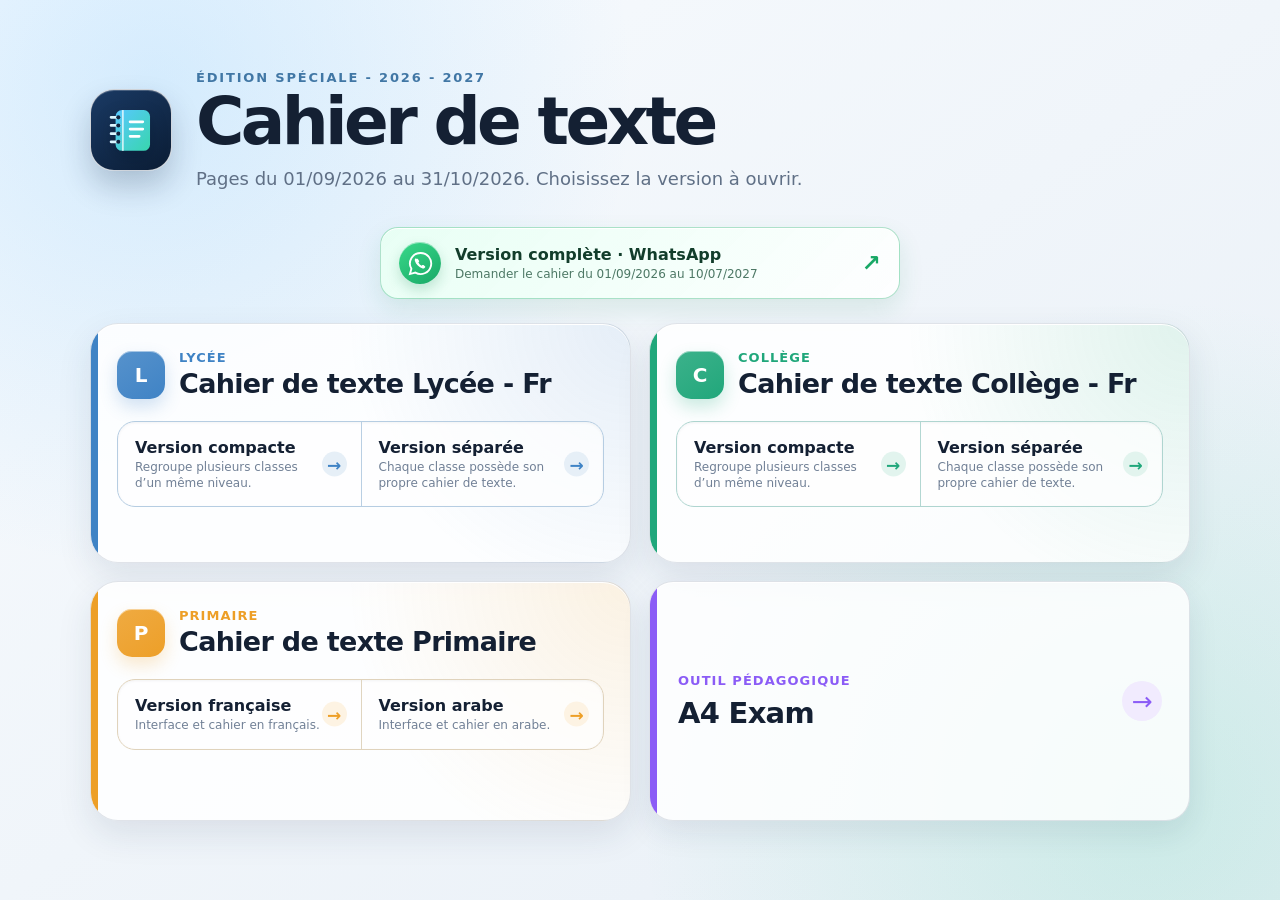
==== index.html @ 9714b3b3 "Mettre à jour le portail 2026-2027 et la carte primaire" ====
<!doctype html>
<html lang="fr">
  <head>
    <meta charset="UTF-8" />
    <meta name="viewport" content="width=device-width, initial-scale=1.0" />
    <meta name="theme-color" content="#10233f" />
    <meta name="application-name" content="Cahier de texte — Septembre-Octobre 2026" />
    <meta name="apple-mobile-web-app-title" content="Cahier de texte" />
    <title>Cahier de texte — Septembre-Octobre 2026</title>
    <link rel="stylesheet" href="styles.css" />
  </head>
  <body>
    <main class="page-shell">
      <header class="hero">
        <span class="hero-icon" aria-hidden="true">
          <svg viewBox="0 0 64 64" role="img">
            <defs>
              <linearGradient id="notebook-cover" x1="0" y1="0" x2="1" y2="1">
                <stop offset="0" stop-color="#58c8ff" />
                <stop offset="1" stop-color="#38d6ad" />
              </linearGradient>
            </defs>
            <rect x="15" y="10" width="38" height="45" rx="7" fill="url(#notebook-cover)" />
            <path d="M23 10v45" fill="none" stroke="#fff" stroke-opacity=".72" stroke-width="2" />
            <path d="M31 23h14M31 31h14M31 39h10" fill="none" stroke="#fff" stroke-linecap="round" stroke-width="3" />
            <path d="M10 18h9M10 27h9M10 36h9M10 45h9" fill="none" stroke="#d9f6ff" stroke-linecap="round" stroke-width="3" />
            <circle cx="18" cy="18" r="2.3" fill="#10233f" />
            <circle cx="18" cy="27" r="2.3" fill="#10233f" />
            <circle cx="18" cy="36" r="2.3" fill="#10233f" />
            <circle cx="18" cy="45" r="2.3" fill="#10233f" />
          </svg>
        </span>
        <div>
          <p class="eyebrow">Édition spéciale - 2026 - 2027</p>
          <h1>Cahier de texte</h1>
          <p class="intro">Pages du 01/09/2026 au 31/10/2026. Choisissez la version à ouvrir.</p>
        </div>
      </header>

      <a
        class="whatsapp-contact"
        href="https://wa.me/212708606008?text=Bonjour%2C%20j%E2%80%99ai%20visit%C3%A9%20votre%20site%20www.a4exam.com.%20Je%20souhaite%20acheter%20un%20cahier%20de%20texte%20complet%20du%2001%2F09%2F2026%20au%2010%2F07%2F2027.%20Est-il%20disponible%20%3F%20Merci."
        target="_blank"
        rel="noopener noreferrer"
        aria-label="Demander la version complète par WhatsApp"
      >
        <span class="whatsapp-logo" aria-hidden="true">
          <svg viewBox="0 0 32 32" role="img">
            <path d="M16 3.5A12.5 12.5 0 0 0 5.2 22.3L3.5 28.5l6.4-1.7A12.5 12.5 0 1 0 16 3.5Z" fill="none" stroke="currentColor" stroke-width="2.2" />
            <path d="M11.5 10.7c.4-.4 1-.4 1.4.1l1.3 1.8c.3.4.3.9 0 1.3l-.7.8c.9 1.7 2.2 3 3.9 3.9l.8-.7c.4-.3.9-.3 1.3 0l1.8 1.3c.5.4.5 1 .1 1.4l-.7.7c-.6.6-1.4.8-2.2.5-4.5-1.5-7.7-4.7-9.2-9.2-.3-.8-.1-1.6.5-2.2l.7-.7Z" fill="currentColor" />
          </svg>
        </span>
        <span>
          <strong>Version complète · WhatsApp</strong>
          <small>Demander le cahier du 01/09/2026 au 10/07/2027</small>
        </span>
        <span class="whatsapp-arrow" aria-hidden="true">↗</span>
      </a>

      <section class="projects" aria-label="Projets d’emplois du temps">
        <article class="project-group lycée">
          <div class="group-heading">
            <span class="group-icon" aria-hidden="true">L</span>
            <div>
              <span class="cycle">Lycée</span>
              <strong>Cahier de texte Lycée - Fr</strong>
            </div>
          </div>
          <div class="group-choices">
            <a href="https://lyc-fr-sept-oct.a4exam.com/">
              <span>Version compacte</span>
              <small>Regroupe plusieurs classes d’un même niveau.</small>
              <span class="choice-arrow" aria-hidden="true">→</span>
            </a>
            <a href="https://lyc-long-fr-sept-oct.a4exam.com/">
              <span>Version séparée</span>
              <small>Chaque classe possède son propre cahier de texte.</small>
              <span class="choice-arrow" aria-hidden="true">→</span>
            </a>
          </div>
        </article>

        <article class="project-group collège">
          <div class="group-heading">
            <span class="group-icon" aria-hidden="true">C</span>
            <div>
              <span class="cycle">Collège</span>
              <strong>Cahier de texte Collège - Fr</strong>
            </div>
          </div>
          <div class="group-choices">
            <a href="https://col-fr-sept-oct.a4exam.com/">
              <span>Version compacte</span>
              <small>Regroupe plusieurs classes d’un même niveau.</small>
              <span class="choice-arrow" aria-hidden="true">→</span>
            </a>
            <a href="https://col-long-fr-sept-oct.a4exam.com/">
              <span>Version séparée</span>
              <small>Chaque classe possède son propre cahier de texte.</small>
              <span class="choice-arrow" aria-hidden="true">→</span>
            </a>
          </div>
        </article>
        <article class="project-group primaire">
          <div class="group-heading">
            <span class="group-icon" aria-hidden="true">P</span>
            <div>
              <span class="cycle">Primaire</span>
              <strong>Cahier de texte Primaire</strong>
            </div>
          </div>
          <div class="group-choices">
            <a href="https://prim-fr-sept-oct.a4exam.com/">
              <span>Version française</span>
              <small>Interface et cahier en français.</small>
              <span class="choice-arrow" aria-hidden="true">→</span>
            </a>
            <a href="https://prim-ar-sept-oct.a4exam.com/">
              <span>Version arabe</span>
              <small>Interface et cahier en arabe.</small>
              <span class="choice-arrow" aria-hidden="true">→</span>
            </a>
          </div>
        </article>
        <a class="project exam" href="https://exam.a4exam.com/">
          <span class="cycle">Outil pédagogique</span>
          <strong>A4 Exam</strong>
          <span class="arrow" aria-hidden="true">→</span>
        </a>
      </section>

    </main>
  </body>
</html>
---- styles.css ----
:root {
  font-family: Inter, ui-sans-serif, system-ui, -apple-system, BlinkMacSystemFont, "Segoe UI", sans-serif;
  color: #142033;
  background: #edf3f8;
  font-synthesis: none;
}

* { box-sizing: border-box; }

body {
  min-height: 100vh;
  margin: 0;
  background:
    radial-gradient(circle at 12% 10%, rgba(91, 184, 255, .22), transparent 30rem),
    radial-gradient(circle at 90% 90%, rgba(75, 211, 164, .19), transparent 32rem),
    linear-gradient(145deg, #f8fbfe, #e8eff6);
}

.page-shell {
  width: min(1100px, calc(100% - 36px));
  margin: 0 auto;
  padding: 70px 0;
}

.hero {
  display: flex;
  align-items: center;
  gap: 24px;
  margin-bottom: 38px;
}

.hero-icon {
  display: grid;
  width: 82px;
  height: 82px;
  flex: 0 0 auto;
  place-items: center;
  border: 1px solid rgba(255,255,255,.8);
  border-radius: 24px;
  background: linear-gradient(145deg, #1a3a64, #0b1d35);
  box-shadow: 0 16px 30px rgba(14, 38, 69, .22), inset 0 1px 0 rgba(255,255,255,.22);
  color: white;
  font-size: 42px;
}

.hero-icon svg {
  width: 58px;
  height: 58px;
  filter: drop-shadow(0 7px 8px rgba(0, 17, 39, .28));
}

.eyebrow {
  margin: 0 0 4px;
  color: #4177a5;
  font-size: 13px;
  font-weight: 800;
  letter-spacing: .14em;
  text-transform: uppercase;
}

h1 {
  margin: 0;
  font-size: clamp(38px, 6vw, 66px);
  letter-spacing: -.055em;
  line-height: 1;
}

.intro {
  margin: 13px 0 0;
  color: #607086;
  font-size: 18px;
}

.projects {
  display: grid;
  grid-template-columns: repeat(2, minmax(0, 1fr));
  gap: 18px;
}

.whatsapp-contact {
  --whatsapp-green: #19a866;
  display: flex;
  align-items: center;
  gap: 14px;
  width: min(520px, 100%);
  margin: 0 auto 24px;
  padding: 14px 18px;
  border: 1px solid rgba(25, 168, 102, .34);
  border-radius: 18px;
  background: linear-gradient(135deg, rgba(232, 255, 244, .95), rgba(255, 255, 255, .9));
  box-shadow: 0 10px 24px rgba(25, 132, 82, .12), inset 0 1px 0 #fff;
  color: #123d2b;
  text-decoration: none;
  transition: transform .2s ease, box-shadow .2s ease, border-color .2s ease;
}

.whatsapp-contact:hover,
.whatsapp-contact:focus-visible {
  transform: translateY(-3px);
  border-color: rgba(25, 168, 102, .65);
  box-shadow: 0 16px 30px rgba(25, 132, 82, .2), inset 0 1px 0 #fff;
  outline: none;
}

.whatsapp-logo {
  display: grid;
  width: 42px;
  height: 42px;
  flex: 0 0 auto;
  place-items: center;
  border-radius: 50%;
  background: linear-gradient(145deg, #39d98a, var(--whatsapp-green));
  box-shadow: 0 6px 13px rgba(25, 132, 82, .22), inset 0 1px 0 rgba(255,255,255,.5);
  color: #fff;
}

.whatsapp-logo svg { width: 27px; height: 27px; }
.whatsapp-contact > span:nth-child(2) { min-width: 0; }
.whatsapp-contact strong,
.whatsapp-contact small { display: block; }
.whatsapp-contact strong { font-size: 16px; font-weight: 850; }
.whatsapp-contact small {
  margin-top: 3px;
  color: #4d7865;
  font-size: 12px;
  white-space: nowrap;
}
.whatsapp-arrow {
  margin-left: auto;
  color: var(--whatsapp-green);
  font-size: 23px;
  font-weight: 900;
}

.project {
  --accent: #3f83c5;
  position: relative;
  display: flex;
  min-height: 132px;
  flex-direction: column;
  justify-content: center;
  overflow: hidden;
  padding: 25px 76px 25px 28px;
  border: 1px solid rgba(70, 91, 117, .16);
  border-radius: 24px;
  background: rgba(255, 255, 255, .82);
  box-shadow: 0 12px 30px rgba(27, 49, 75, .09), inset 0 1px 0 white;
  color: inherit;
  text-decoration: none;
  transition: transform .2s ease, box-shadow .2s ease, border-color .2s ease;
}

.project-group {
  --accent: #3f83c5;
  position: relative;
  min-height: 240px;
  overflow: hidden;
  padding: 26px;
  border: 1px solid rgba(70, 91, 117, .16);
  border-radius: 28px;
  background:
    radial-gradient(circle at 100% 0, color-mix(in srgb, var(--accent) 13%, transparent), transparent 48%),
    rgba(255, 255, 255, .86);
  box-shadow: 0 14px 34px rgba(27, 49, 75, .1), inset 0 1px 0 white;
}

.project-group::before {
  position: absolute;
  inset: 0 auto 0 0;
  width: 7px;
  background: var(--accent);
  content: "";
}

.project-group.collège { --accent: #20a77b; }
.project-group.primaire { --accent: #ed9f27; }

.project-group.primaire .group-choices a[dir="rtl"] {
  padding-right: 17px;
  padding-left: 39px;
  text-align: right;
}

.project-group.primaire .group-choices a[dir="rtl"] .choice-arrow {
  right: auto;
  left: 14px;
}

.group-heading {
  display: flex;
  align-items: center;
  gap: 14px;
  margin-bottom: 22px;
}

.group-icon {
  display: grid;
  width: 48px;
  height: 48px;
  flex: 0 0 auto;
  place-items: center;
  border-radius: 15px;
  background: linear-gradient(145deg, color-mix(in srgb, var(--accent) 88%, white), var(--accent));
  box-shadow: 0 8px 17px color-mix(in srgb, var(--accent) 23%, transparent), inset 0 1px 0 rgba(255,255,255,.48);
  color: white;
  font-size: 20px;
  font-weight: 900;
}

.group-heading .cycle { display: block; margin-bottom: 3px; }

.group-heading strong {
  display: block;
  font-size: clamp(20px, 2.5vw, 27px);
  letter-spacing: -.025em;
}

.group-choices {
  display: grid;
  grid-template-columns: repeat(2, minmax(0, 1fr));
  overflow: hidden;
  border: 1px solid color-mix(in srgb, var(--accent) 24%, #dce4eb);
  border-radius: 18px;
  background: rgba(255,255,255,.72);
  box-shadow: inset 0 1px 3px rgba(20, 42, 67, .05);
}

.group-choices a {
  position: relative;
  min-width: 0;
  padding: 16px 39px 15px 17px;
  color: #142033;
  text-decoration: none;
  transition: background .2s ease, transform .2s ease;
}

.group-choices a + a { border-left: 1px solid color-mix(in srgb, var(--accent) 22%, #dce4eb); }

.group-choices a:hover,
.group-choices a:focus-visible {
  z-index: 1;
  background: color-mix(in srgb, var(--accent) 10%, white);
  outline: 2px solid color-mix(in srgb, var(--accent) 48%, white);
  outline-offset: -2px;
}

.group-choices a > span:first-child {
  display: block;
  font-size: 16px;
  font-weight: 850;
}

.group-choices small {
  display: block;
  overflow: hidden;
  margin-top: 3px;
  color: #718096;
  font-size: 12px;
  text-overflow: ellipsis;
  white-space: nowrap;
}

.project-group.lycée .group-choices small,
.project-group.collège .group-choices small,
.project-group.primaire .group-choices small {
  overflow: visible;
  line-height: 1.3;
  text-overflow: clip;
  white-space: normal;
}

.project-group.primaire .group-choices a[dir="rtl"] {
  padding-right: 17px;
  padding-left: 39px;
  text-align: left;
}

.project-group.primaire .group-choices a[dir="rtl"] .choice-arrow {
  right: 14px;
  left: auto;
}

.choice-arrow {
  position: absolute;
  top: 50%;
  right: 14px;
  display: grid;
  width: 25px;
  height: 25px;
  place-items: center;
  transform: translateY(-50%);
  border-radius: 50%;
  background: color-mix(in srgb, var(--accent) 13%, white);
  color: var(--accent);
  font-size: 17px;
  font-weight: 800;
  transition: transform .2s ease;
}

.group-choices a:hover .choice-arrow { transform: translate(3px, -50%); }

.project::before {
  position: absolute;
  inset: 0 auto 0 0;
  width: 7px;
  background: var(--accent);
  content: "";
}

.project:hover,
.project:focus-visible {
  transform: translateY(-5px);
  border-color: color-mix(in srgb, var(--accent) 55%, white);
  box-shadow: 0 20px 38px rgba(27, 49, 75, .16), inset 0 1px 0 white;
  outline: none;
}

.project.collège { --accent: #20a77b; }
.project.primaire { --accent: #ed9f27; }
.project.exam { --accent: #8b5cf6; }

.cycle {
  margin-bottom: 8px;
  color: var(--accent);
  font-size: 13px;
  font-weight: 850;
  letter-spacing: .08em;
  text-transform: uppercase;
}

.project strong {
  font-size: clamp(21px, 3vw, 29px);
  letter-spacing: -.025em;
}

.arrow {
  position: absolute;
  top: 50%;
  right: 27px;
  display: grid;
  width: 40px;
  height: 40px;
  place-items: center;
  transform: translateY(-50%);
  border-radius: 50%;
  background: color-mix(in srgb, var(--accent) 12%, white);
  color: var(--accent);
  font-size: 25px;
  transition: transform .2s ease;
}

.project:hover .arrow { transform: translate(4px, -50%); }

@media (max-width: 700px) {
  .page-shell {
    width: min(100% - 20px, 520px);
    padding: 24px 0 30px;
  }

  .hero {
    align-items: center;
    gap: 13px;
    margin-bottom: 20px;
  }

  .hero-icon {
    width: 54px;
    height: 54px;
    border-radius: 16px;
    font-size: 28px;
  }

  .hero-icon svg { width: 39px; height: 39px; }

  .eyebrow {
    margin-bottom: 2px;
    font-size: 10px;
    letter-spacing: .1em;
  }

  h1 {
    font-size: clamp(30px, 10vw, 42px);
    letter-spacing: -.045em;
  }

  .intro {
    margin-top: 7px;
    font-size: 13px;
    line-height: 1.35;
  }

  .projects {
    grid-template-columns: 1fr;
    gap: 12px;
  }

  .project-group {
    min-height: 0;
    padding: 15px;
    border-radius: 20px;
  }

  .project-group::before,
  .project::before { width: 5px; }

  .group-heading {
    gap: 10px;
    margin-bottom: 12px;
  }

  .group-icon {
    width: 38px;
    height: 38px;
    border-radius: 12px;
    font-size: 16px;
  }

  .group-heading .cycle {
    margin-bottom: 1px;
    font-size: 10px;
  }

  .group-heading strong {
    font-size: clamp(17px, 5vw, 21px);
    line-height: 1.12;
  }

  .group-choices {
    grid-template-columns: repeat(2, minmax(0, 1fr));
    border-radius: 14px;
  }

  .group-choices a {
    min-height: 58px;
    padding: 11px 28px 10px 12px;
  }

  .group-choices a + a {
    border-top: 0;
    border-left: 1px solid color-mix(in srgb, var(--accent) 22%, #dce4eb);
  }

  .project-group.primaire .group-choices a[dir="rtl"] {
    padding-right: 28px;
    padding-left: 12px;
    text-align: left;
  }

  .project-group.primaire .group-choices a[dir="rtl"] .choice-arrow {
    right: 7px;
    left: auto;
  }

  .project-group.primaire .group-choices a {
    min-height: 70px;
  }

  .group-choices a > span:first-child {
    font-size: clamp(12px, 3.7vw, 15px);
    line-height: 1.15;
  }

  .group-choices small {
    margin-top: 2px;
    font-size: clamp(9px, 2.8vw, 11px);
  }

  .choice-arrow {
    right: 7px;
    width: 21px;
    height: 21px;
    font-size: 14px;
  }

  .project {
    min-height: 82px;
    padding: 16px 57px 16px 19px;
    border-radius: 18px;
  }

  .project .cycle {
    margin-bottom: 4px;
    font-size: 10px;
  }

  .project strong {
    font-size: clamp(17px, 5vw, 21px);
    line-height: 1.15;
  }

  .project .arrow {
    right: 17px;
    width: 32px;
    height: 32px;
    font-size: 20px;
  }

  .whatsapp-contact {
    gap: 10px;
    margin: 0 auto 18px;
    padding: 11px 13px;
    border-radius: 15px;
  }

  .whatsapp-logo { width: 36px; height: 36px; }
  .whatsapp-logo svg { width: 23px; height: 23px; }
  .whatsapp-contact strong { font-size: 14px; }
  .whatsapp-contact small { font-size: 10px; }
  .whatsapp-arrow { font-size: 20px; }
}

@media (max-width: 360px) {
  .page-shell { width: calc(100% - 14px); }
  .hero { gap: 10px; }
  .hero-icon { width: 48px; height: 48px; }
  .hero-icon svg { width: 35px; height: 35px; }
  .intro { font-size: 12px; }
  .project-group { padding: 12px; }
  .group-choices a { padding-left: 9px; }
}
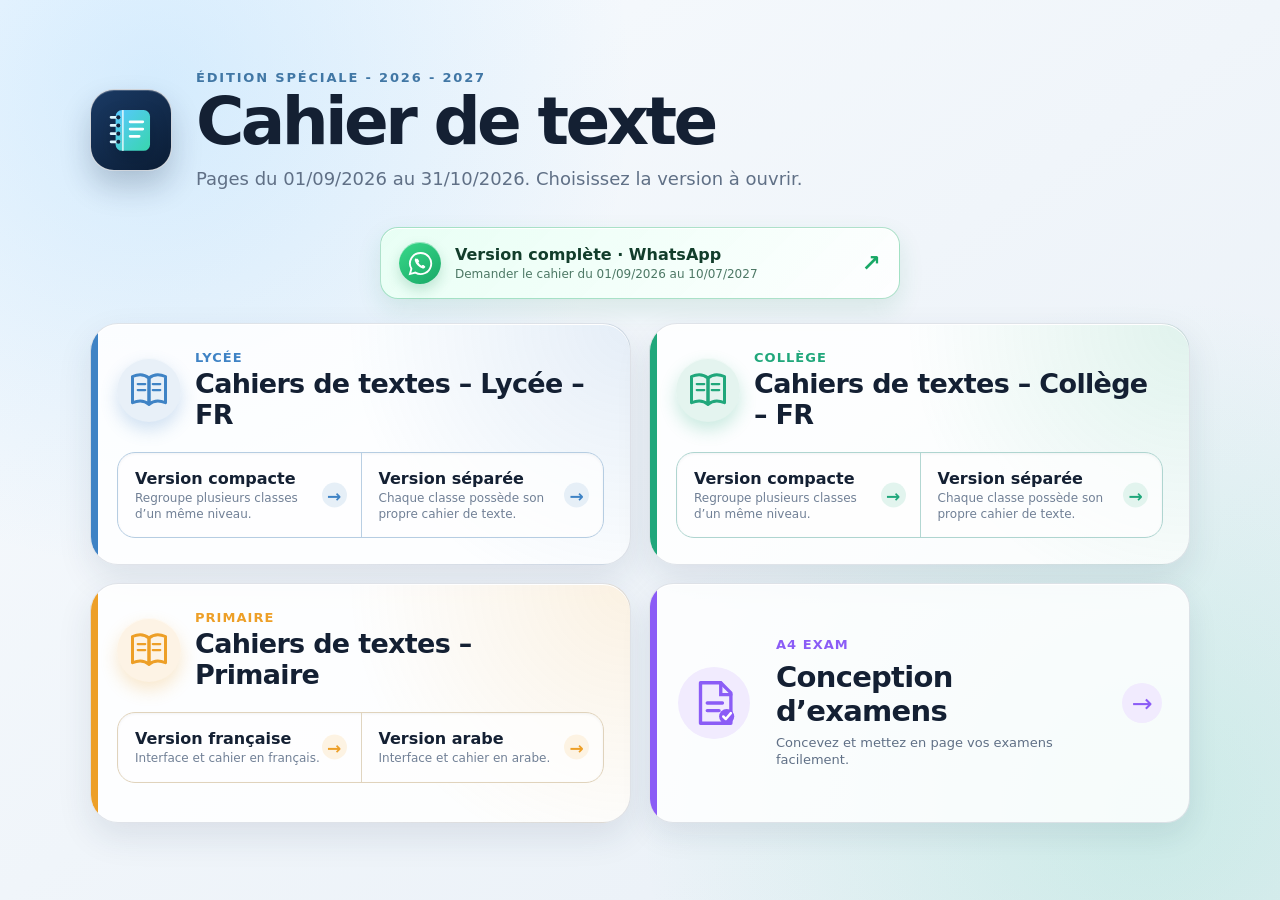
==== commit 8615576e: "Moderniser les cartes du portail principal" ====
--- a/index.html
+++ b/index.html
@@ -60,10 +60,16 @@
       <section class="projects" aria-label="Projets d’emplois du temps">
         <article class="project-group lycée">
           <div class="group-heading">
-            <span class="group-icon" aria-hidden="true">L</span>
+            <span class="group-icon group-icon-logo" aria-hidden="true">
+              <svg viewBox="0 0 64 64" role="img">
+                <path d="M10 14c9-4 16-3 22 2v35c-6-5-13-6-22-2z" fill="none" stroke="currentColor" stroke-width="4" stroke-linejoin="round" />
+                <path d="M54 14c-9-4-16-3-22 2v35c6-5 13-6 22-2z" fill="none" stroke="currentColor" stroke-width="4" stroke-linejoin="round" />
+                <path d="M17 24h10M17 32h10M37 24h10M37 32h10" fill="none" stroke="currentColor" stroke-width="3" stroke-linecap="round" />
+              </svg>
+            </span>
             <div>
               <span class="cycle">Lycée</span>
-              <strong>Cahier de texte Lycée - Fr</strong>
+              <strong>Cahiers de textes – Lycée – FR</strong>
             </div>
           </div>
           <div class="group-choices">
@@ -82,10 +88,16 @@
 
         <article class="project-group collège">
           <div class="group-heading">
-            <span class="group-icon" aria-hidden="true">C</span>
+            <span class="group-icon group-icon-logo" aria-hidden="true">
+              <svg viewBox="0 0 64 64" role="img">
+                <path d="M10 14c9-4 16-3 22 2v35c-6-5-13-6-22-2z" fill="none" stroke="currentColor" stroke-width="4" stroke-linejoin="round" />
+                <path d="M54 14c-9-4-16-3-22 2v35c6-5 13-6 22-2z" fill="none" stroke="currentColor" stroke-width="4" stroke-linejoin="round" />
+                <path d="M17 24h10M17 32h10M37 24h10M37 32h10" fill="none" stroke="currentColor" stroke-width="3" stroke-linecap="round" />
+              </svg>
+            </span>
             <div>
               <span class="cycle">Collège</span>
-              <strong>Cahier de texte Collège - Fr</strong>
+              <strong>Cahiers de textes – Collège – FR</strong>
             </div>
           </div>
           <div class="group-choices">
@@ -103,10 +115,16 @@
         </article>
         <article class="project-group primaire">
           <div class="group-heading">
-            <span class="group-icon" aria-hidden="true">P</span>
+            <span class="group-icon group-icon-logo" aria-hidden="true">
+              <svg viewBox="0 0 64 64" role="img">
+                <path d="M10 14c9-4 16-3 22 2v35c-6-5-13-6-22-2z" fill="none" stroke="currentColor" stroke-width="4" stroke-linejoin="round" />
+                <path d="M54 14c-9-4-16-3-22 2v35c6-5 13-6 22-2z" fill="none" stroke="currentColor" stroke-width="4" stroke-linejoin="round" />
+                <path d="M17 24h10M17 32h10M37 24h10M37 32h10" fill="none" stroke="currentColor" stroke-width="3" stroke-linecap="round" />
+              </svg>
+            </span>
             <div>
               <span class="cycle">Primaire</span>
-              <strong>Cahier de texte Primaire</strong>
+              <strong>Cahiers de textes – Primaire</strong>
             </div>
           </div>
           <div class="group-choices">
@@ -123,8 +141,17 @@
           </div>
         </article>
         <a class="project exam" href="https://exam.a4exam.com/">
-          <span class="cycle">Outil pédagogique</span>
-          <strong>A4 Exam</strong>
+          <span class="project-icon project-icon-logo" aria-hidden="true">
+            <svg viewBox="0 0 64 64" role="img">
+              <path d="M16 8h24l12 12v36H16z" fill="none" stroke="currentColor" stroke-width="4" stroke-linejoin="round" />
+              <path d="M40 8v14h12M24 32h18M24 41h14" fill="none" stroke="currentColor" stroke-width="4" stroke-linecap="round" />
+              <circle cx="47" cy="48" r="9" fill="currentColor" />
+              <path d="m43 48 3 3 6-7" fill="none" stroke="#fff" stroke-width="3" stroke-linecap="round" stroke-linejoin="round" />
+            </svg>
+          </span>
+          <span class="cycle">A4 Exam</span>
+          <strong>Conception d’examens</strong>
+          <small>Concevez et mettez en page vos examens facilement.</small>
           <span class="arrow" aria-hidden="true">→</span>
         </a>
       </section>
--- a/styles.css
+++ b/styles.css
@@ -207,6 +207,19 @@
   font-weight: 900;
 }
 
+.group-icon-logo {
+  width: 64px;
+  height: 64px;
+  border-radius: 50%;
+  background: color-mix(in srgb, var(--accent) 12%, white);
+  color: var(--accent);
+}
+
+.group-icon-logo svg {
+  width: 48px;
+  height: 48px;
+}
+
 .group-heading .cycle { display: block; margin-bottom: 3px; }
 
 .group-heading strong {
@@ -319,6 +332,37 @@
 .project.primaire { --accent: #ed9f27; }
 .project.exam { --accent: #8b5cf6; }
 
+.project-icon-logo {
+  position: absolute;
+  top: 50%;
+  left: 28px;
+  display: grid;
+  width: 72px;
+  height: 72px;
+  place-items: center;
+  transform: translateY(-50%);
+  border-radius: 50%;
+  background: color-mix(in srgb, var(--accent) 12%, white);
+  color: var(--accent);
+}
+
+.project-icon-logo svg {
+  width: 54px;
+  height: 54px;
+}
+
+.project.exam {
+  padding-left: 126px;
+}
+
+.project.exam small {
+  display: block;
+  margin-top: 7px;
+  color: #607086;
+  font-size: 13px;
+  line-height: 1.3;
+}
+
 .cycle {
   margin-bottom: 8px;
   color: var(--accent);
@@ -415,6 +459,17 @@
     font-size: 16px;
   }
 
+  .group-icon-logo {
+    width: 46px;
+    height: 46px;
+    border-radius: 50%;
+  }
+
+  .group-icon-logo svg {
+    width: 35px;
+    height: 35px;
+  }
+
   .group-heading .cycle {
     margin-bottom: 1px;
     font-size: 10px;
@@ -476,6 +531,26 @@
     min-height: 82px;
     padding: 16px 57px 16px 19px;
     border-radius: 18px;
+  }
+
+  .project.exam {
+    padding-left: 78px;
+  }
+
+  .project-icon-logo {
+    left: 18px;
+    width: 48px;
+    height: 48px;
+  }
+
+  .project-icon-logo svg {
+    width: 37px;
+    height: 37px;
+  }
+
+  .project.exam small {
+    margin-top: 4px;
+    font-size: 10px;
   }
 
   .project .cycle {
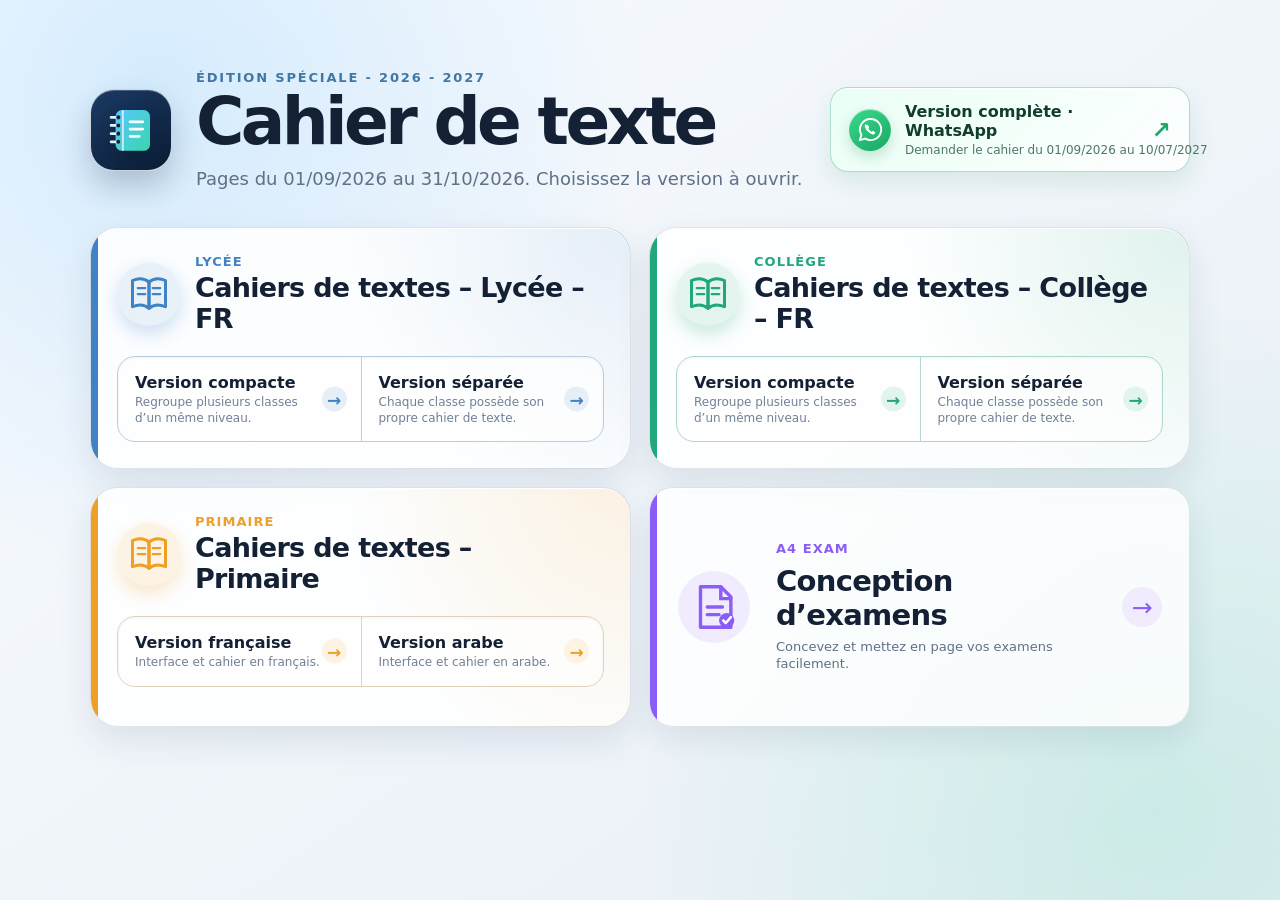
==== commit 51433ecc: "Place WhatsApp contact beside desktop title" ====
--- a/index.html
+++ b/index.html
@@ -35,27 +35,26 @@
           <h1>Cahier de texte</h1>
           <p class="intro">Pages du 01/09/2026 au 31/10/2026. Choisissez la version à ouvrir.</p>
         </div>
+        <a
+          class="whatsapp-contact"
+          href="https://wa.me/212708606008?text=Bonjour%2C%20j%E2%80%99ai%20visit%C3%A9%20votre%20site%20www.a4exam.com.%20Je%20souhaite%20acheter%20un%20cahier%20de%20texte%20complet%20du%2001%2F09%2F2026%20au%2010%2F07%2F2027.%20Est-il%20disponible%20%3F%20Merci."
+          target="_blank"
+          rel="noopener noreferrer"
+          aria-label="Demander la version complète par WhatsApp"
+        >
+          <span class="whatsapp-logo" aria-hidden="true">
+            <svg viewBox="0 0 32 32" role="img">
+              <path d="M16 3.5A12.5 12.5 0 0 0 5.2 22.3L3.5 28.5l6.4-1.7A12.5 12.5 0 1 0 16 3.5Z" fill="none" stroke="currentColor" stroke-width="2.2" />
+              <path d="M11.5 10.7c.4-.4 1-.4 1.4.1l1.3 1.8c.3.4.3.9 0 1.3l-.7.8c.9 1.7 2.2 3 3.9 3.9l.8-.7c.4-.3.9-.3 1.3 0l1.8 1.3c.5.4.5 1 .1 1.4l-.7.7c-.6.6-1.4.8-2.2.5-4.5-1.5-7.7-4.7-9.2-9.2-.3-.8-.1-1.6.5-2.2l.7-.7Z" fill="currentColor" />
+            </svg>
+          </span>
+          <span>
+            <strong>Version complète · WhatsApp</strong>
+            <small>Demander le cahier du 01/09/2026 au 10/07/2027</small>
+          </span>
+          <span class="whatsapp-arrow" aria-hidden="true">↗</span>
+        </a>
       </header>
-
-      <a
-        class="whatsapp-contact"
-        href="https://wa.me/212708606008?text=Bonjour%2C%20j%E2%80%99ai%20visit%C3%A9%20votre%20site%20www.a4exam.com.%20Je%20souhaite%20acheter%20un%20cahier%20de%20texte%20complet%20du%2001%2F09%2F2026%20au%2010%2F07%2F2027.%20Est-il%20disponible%20%3F%20Merci."
-        target="_blank"
-        rel="noopener noreferrer"
-        aria-label="Demander la version complète par WhatsApp"
-      >
-        <span class="whatsapp-logo" aria-hidden="true">
-          <svg viewBox="0 0 32 32" role="img">
-            <path d="M16 3.5A12.5 12.5 0 0 0 5.2 22.3L3.5 28.5l6.4-1.7A12.5 12.5 0 1 0 16 3.5Z" fill="none" stroke="currentColor" stroke-width="2.2" />
-            <path d="M11.5 10.7c.4-.4 1-.4 1.4.1l1.3 1.8c.3.4.3.9 0 1.3l-.7.8c.9 1.7 2.2 3 3.9 3.9l.8-.7c.4-.3.9-.3 1.3 0l1.8 1.3c.5.4.5 1 .1 1.4l-.7.7c-.6.6-1.4.8-2.2.5-4.5-1.5-7.7-4.7-9.2-9.2-.3-.8-.1-1.6.5-2.2l.7-.7Z" fill="currentColor" />
-          </svg>
-        </span>
-        <span>
-          <strong>Version complète · WhatsApp</strong>
-          <small>Demander le cahier du 01/09/2026 au 10/07/2027</small>
-        </span>
-        <span class="whatsapp-arrow" aria-hidden="true">↗</span>
-      </a>
 
       <section class="projects" aria-label="Projets d’emplois du temps">
         <article class="project-group lycée">
--- a/styles.css
+++ b/styles.css
@@ -27,6 +27,15 @@
   align-items: center;
   gap: 24px;
   margin-bottom: 38px;
+}
+
+.hero > div { min-width: 0; }
+
+/* Sur grand écran, le contact reste dans l’en-tête, à droite du titre. */
+.hero > .whatsapp-contact {
+  flex: 0 1 360px;
+  width: min(360px, 36%);
+  margin: 0 0 0 auto;
 }
 
 .hero-icon {
@@ -403,8 +412,16 @@
 
   .hero {
     align-items: center;
+    flex-wrap: wrap;
     gap: 13px;
     margin-bottom: 20px;
+  }
+
+  /* Sur téléphone, on conserve le bouton sous le titre, comme auparavant. */
+  .hero > .whatsapp-contact {
+    flex: 1 1 100%;
+    width: 100%;
+    margin: 0 auto 18px;
   }
 
   .hero-icon {
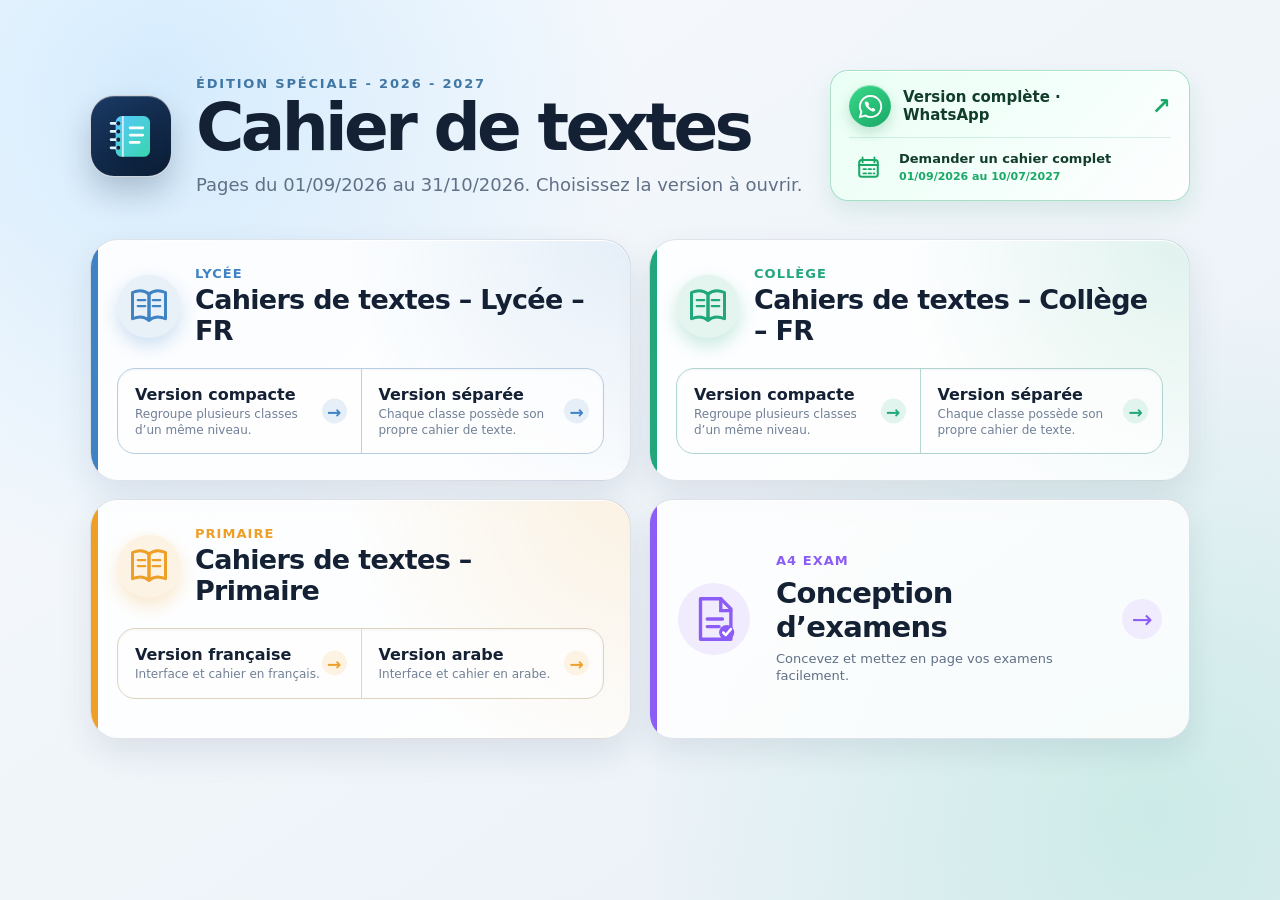
==== commit 9db41bed: "Refine WhatsApp contact card and title" ====
--- a/index.html
+++ b/index.html
@@ -32,7 +32,7 @@
         </span>
         <div>
           <p class="eyebrow">Édition spéciale - 2026 - 2027</p>
-          <h1>Cahier de texte</h1>
+          <h1>Cahier de textes</h1>
           <p class="intro">Pages du 01/09/2026 au 31/10/2026. Choisissez la version à ouvrir.</p>
         </div>
         <a
@@ -42,17 +42,29 @@
           rel="noopener noreferrer"
           aria-label="Demander la version complète par WhatsApp"
         >
-          <span class="whatsapp-logo" aria-hidden="true">
-            <svg viewBox="0 0 32 32" role="img">
-              <path d="M16 3.5A12.5 12.5 0 0 0 5.2 22.3L3.5 28.5l6.4-1.7A12.5 12.5 0 1 0 16 3.5Z" fill="none" stroke="currentColor" stroke-width="2.2" />
-              <path d="M11.5 10.7c.4-.4 1-.4 1.4.1l1.3 1.8c.3.4.3.9 0 1.3l-.7.8c.9 1.7 2.2 3 3.9 3.9l.8-.7c.4-.3.9-.3 1.3 0l1.8 1.3c.5.4.5 1 .1 1.4l-.7.7c-.6.6-1.4.8-2.2.5-4.5-1.5-7.7-4.7-9.2-9.2-.3-.8-.1-1.6.5-2.2l.7-.7Z" fill="currentColor" />
-            </svg>
+          <span class="whatsapp-contact-top">
+            <span class="whatsapp-logo" aria-hidden="true">
+              <svg viewBox="0 0 32 32" role="img">
+                <path d="M16 3.5A12.5 12.5 0 0 0 5.2 22.3L3.5 28.5l6.4-1.7A12.5 12.5 0 1 0 16 3.5Z" fill="none" stroke="currentColor" stroke-width="2.2" />
+                <path d="M11.5 10.7c.4-.4 1-.4 1.4.1l1.3 1.8c.3.4.3.9 0 1.3l-.7.8c.9 1.7 2.2 3 3.9 3.9l.8-.7c.4-.3.9-.3 1.3 0l1.8 1.3c.5.4.5 1 .1 1.4l-.7.7c-.6.6-1.4.8-2.2.5-4.5-1.5-7.7-4.7-9.2-9.2-.3-.8-.1-1.6.5-2.2l.7-.7Z" fill="currentColor" />
+              </svg>
+            </span>
+            <strong>Version complète · WhatsApp</strong>
+            <span class="whatsapp-arrow" aria-hidden="true">↗</span>
           </span>
-          <span>
-            <strong>Version complète · WhatsApp</strong>
-            <small>Demander le cahier du 01/09/2026 au 10/07/2027</small>
+          <span class="whatsapp-contact-divider" aria-hidden="true"></span>
+          <span class="whatsapp-contact-bottom">
+            <span class="whatsapp-calendar" aria-hidden="true">
+              <svg viewBox="0 0 32 32" role="img">
+                <rect x="5" y="7" width="22" height="20" rx="3" fill="none" stroke="currentColor" stroke-width="2.4" />
+                <path d="M9 4v6M23 4v6M5 13h22M10 18h3M16 18h3M22 18h1M10 23h3M16 23h3M22 23h1" fill="none" stroke="currentColor" stroke-linecap="round" stroke-width="2.2" />
+              </svg>
+            </span>
+            <span>
+              <strong>Demander un cahier complet</strong>
+              <small>01/09/2026 au 10/07/2027</small>
+            </span>
           </span>
-          <span class="whatsapp-arrow" aria-hidden="true">↗</span>
         </a>
       </header>
 
--- a/styles.css
+++ b/styles.css
@@ -88,9 +88,7 @@
 
 .whatsapp-contact {
   --whatsapp-green: #19a866;
-  display: flex;
-  align-items: center;
-  gap: 14px;
+  display: block;
   width: min(520px, 100%);
   margin: 0 auto 24px;
   padding: 14px 18px;
@@ -111,6 +109,32 @@
   outline: none;
 }
 
+.whatsapp-contact-top,
+.whatsapp-contact-bottom {
+  display: flex;
+  align-items: center;
+  gap: 12px;
+}
+
+.whatsapp-contact-top strong,
+.whatsapp-contact-bottom > span:last-child {
+  min-width: 0;
+}
+
+.whatsapp-contact-top strong {
+  flex: 1;
+  font-size: 15px;
+  font-weight: 850;
+  line-height: 1.2;
+}
+
+.whatsapp-contact-divider {
+  display: block;
+  height: 1px;
+  margin: 10px 0;
+  background: rgba(25, 168, 102, .16);
+}
+
 .whatsapp-logo {
   display: grid;
   width: 42px;
@@ -123,15 +147,30 @@
   color: #fff;
 }
 
-.whatsapp-logo svg { width: 27px; height: 27px; }
-.whatsapp-contact > span:nth-child(2) { min-width: 0; }
-.whatsapp-contact strong,
-.whatsapp-contact small { display: block; }
-.whatsapp-contact strong { font-size: 16px; font-weight: 850; }
-.whatsapp-contact small {
+.whatsapp-logo svg,
+.whatsapp-calendar svg { width: 27px; height: 27px; }
+
+.whatsapp-calendar {
+  display: grid;
+  width: 38px;
+  height: 38px;
+  flex: 0 0 auto;
+  place-items: center;
+  color: var(--whatsapp-green);
+}
+
+.whatsapp-contact-bottom strong,
+.whatsapp-contact-bottom small { display: block; }
+.whatsapp-contact-bottom strong {
+  font-size: 13px;
+  font-weight: 800;
+  line-height: 1.2;
+}
+.whatsapp-contact-bottom small {
   margin-top: 3px;
-  color: #4d7865;
-  font-size: 12px;
+  color: var(--whatsapp-green);
+  font-size: 11px;
+  font-weight: 700;
   white-space: nowrap;
 }
 .whatsapp-arrow {
@@ -588,7 +627,6 @@
   }
 
   .whatsapp-contact {
-    gap: 10px;
     margin: 0 auto 18px;
     padding: 11px 13px;
     border-radius: 15px;
@@ -596,8 +634,14 @@
 
   .whatsapp-logo { width: 36px; height: 36px; }
   .whatsapp-logo svg { width: 23px; height: 23px; }
-  .whatsapp-contact strong { font-size: 14px; }
-  .whatsapp-contact small { font-size: 10px; }
+  .whatsapp-contact-top,
+  .whatsapp-contact-bottom { gap: 9px; }
+  .whatsapp-contact-top strong { font-size: 13px; }
+  .whatsapp-contact-divider { margin: 7px 0; }
+  .whatsapp-calendar { width: 31px; height: 31px; }
+  .whatsapp-calendar svg { width: 23px; height: 23px; }
+  .whatsapp-contact-bottom strong { font-size: 11px; }
+  .whatsapp-contact-bottom small { font-size: 10px; }
   .whatsapp-arrow { font-size: 20px; }
 }
 
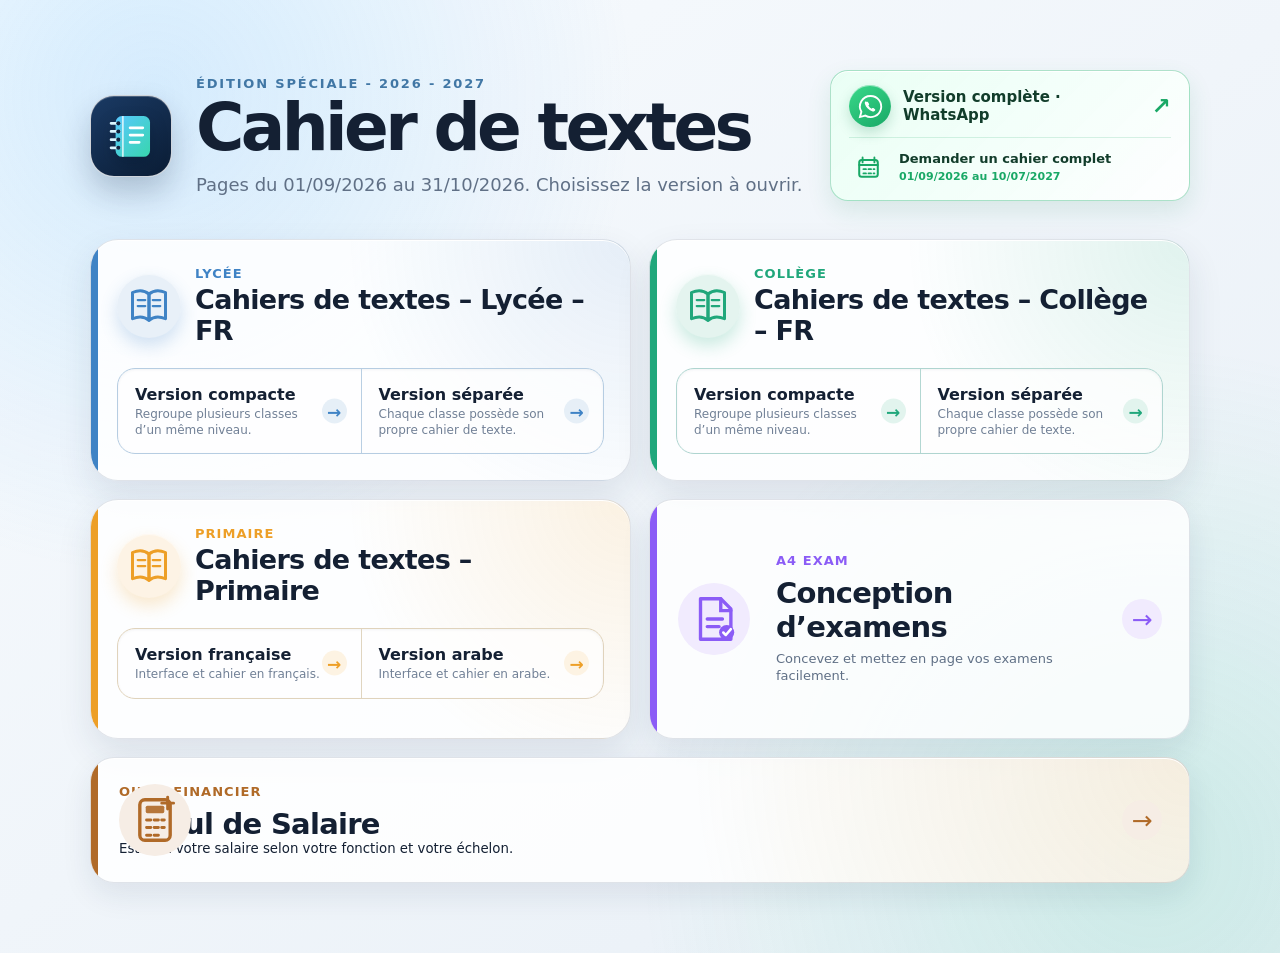
==== commit c1250cc3: "Add salary calculator to portal" ====
--- a/index.html
+++ b/index.html
@@ -165,6 +165,20 @@
           <small>Concevez et mettez en page vos examens facilement.</small>
           <span class="arrow" aria-hidden="true">→</span>
         </a>
+        <a class="project salary" href="https://calcul-salaire-three.vercel.app/">
+          <span class="project-icon project-icon-logo" aria-hidden="true">
+            <svg viewBox="0 0 64 64" role="img">
+              <rect x="14" y="8" width="36" height="48" rx="6" fill="none" stroke="currentColor" stroke-width="4" />
+              <rect x="21" y="15" width="22" height="9" rx="2" fill="currentColor" opacity=".9" />
+              <path d="M22 32h5M31 32h5M40 32h3M22 41h5M31 41h5M40 41h3M22 50h5M31 50h5" fill="none" stroke="currentColor" stroke-width="3.5" stroke-linecap="round" />
+              <path d="M47 5v14M40 12h14" fill="none" stroke="currentColor" stroke-width="3.5" stroke-linecap="round" />
+            </svg>
+          </span>
+          <span class="cycle">Outil financier</span>
+          <strong>Calcul de Salaire</strong>
+          <small>Estimez votre salaire selon votre fonction et votre échelon.</small>
+          <span class="arrow" aria-hidden="true">→</span>
+        </a>
       </section>
 
     </main>
--- a/styles.css
+++ b/styles.css
@@ -380,6 +380,17 @@
 .project.primaire { --accent: #ed9f27; }
 .project.exam { --accent: #8b5cf6; }
 
+.project.salary {
+  --accent: #b06a28;
+  grid-column: 1 / -1;
+  min-height: 126px;
+  background:
+    radial-gradient(circle at 100% 0, rgba(233, 172, 95, .18), transparent 45%),
+    rgba(255, 255, 255, .84);
+}
+
+.project.salary .project-icon { color: var(--accent); }
+
 .project-icon-logo {
   position: absolute;
   top: 50%;
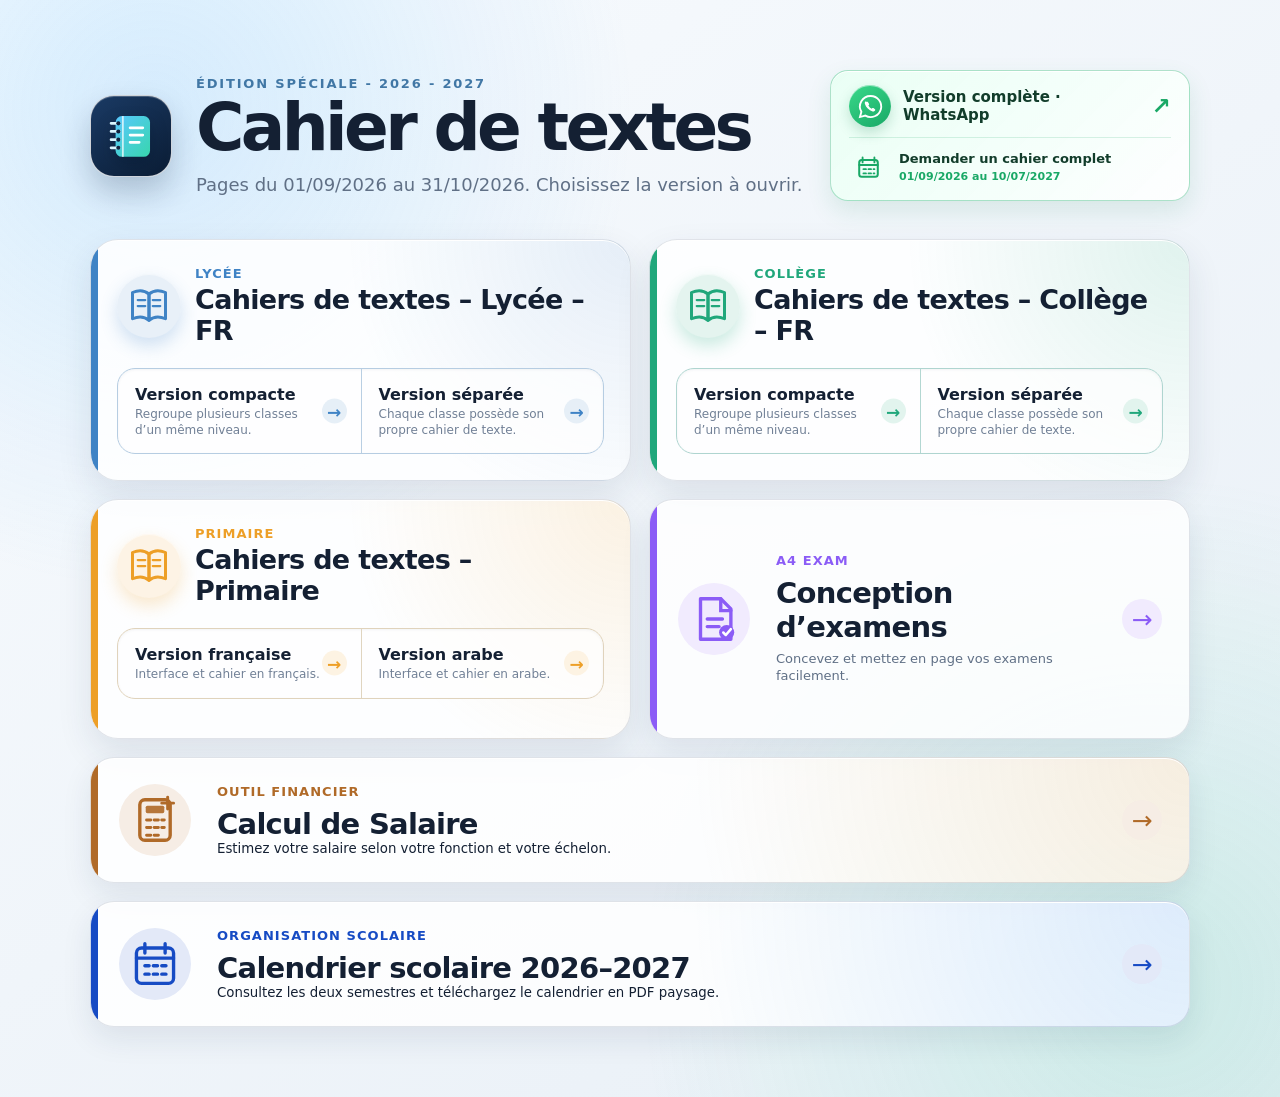
==== commit 521dda01: "Add two-page school calendar" ====
--- a/index.html
+++ b/index.html
@@ -179,6 +179,18 @@
           <small>Estimez votre salaire selon votre fonction et votre échelon.</small>
           <span class="arrow" aria-hidden="true">→</span>
         </a>
+        <a class="project calendar" href="calendrier-scolaire.html">
+          <span class="project-icon project-icon-logo" aria-hidden="true">
+            <svg viewBox="0 0 64 64" role="img">
+              <rect x="10" y="13" width="44" height="42" rx="6" fill="none" stroke="currentColor" stroke-width="4" />
+              <path d="M10 25h44M20 8v11M44 8v11M20 34h5M30 34h5M40 34h5M20 44h5M30 44h5M40 44h5" fill="none" stroke="currentColor" stroke-width="4" stroke-linecap="round" />
+            </svg>
+          </span>
+          <span class="cycle">Organisation scolaire</span>
+          <strong>Calendrier scolaire 2026–2027</strong>
+          <small>Consultez les deux semestres et téléchargez le calendrier en PDF paysage.</small>
+          <span class="arrow" aria-hidden="true">→</span>
+        </a>
       </section>
 
     </main>
--- a/styles.css
+++ b/styles.css
@@ -384,12 +384,24 @@
   --accent: #b06a28;
   grid-column: 1 / -1;
   min-height: 126px;
+  padding-left: 126px;
   background:
     radial-gradient(circle at 100% 0, rgba(233, 172, 95, .18), transparent 45%),
     rgba(255, 255, 255, .84);
 }
 
+.project.calendar {
+  --accent: #164bc4;
+  grid-column: 1 / -1;
+  min-height: 126px;
+  padding-left: 126px;
+  background:
+    radial-gradient(circle at 100% 0, rgba(102, 161, 255, .18), transparent 45%),
+    rgba(255, 255, 255, .84);
+}
+
 .project.salary .project-icon { color: var(--accent); }
+.project.calendar .project-icon { color: var(--accent); }
 
 .project-icon-logo {
   position: absolute;
@@ -601,6 +613,14 @@
   }
 
   .project.exam {
+    padding-left: 78px;
+  }
+
+  .project.salary {
+    padding-left: 78px;
+  }
+
+  .project.calendar {
     padding-left: 78px;
   }
 
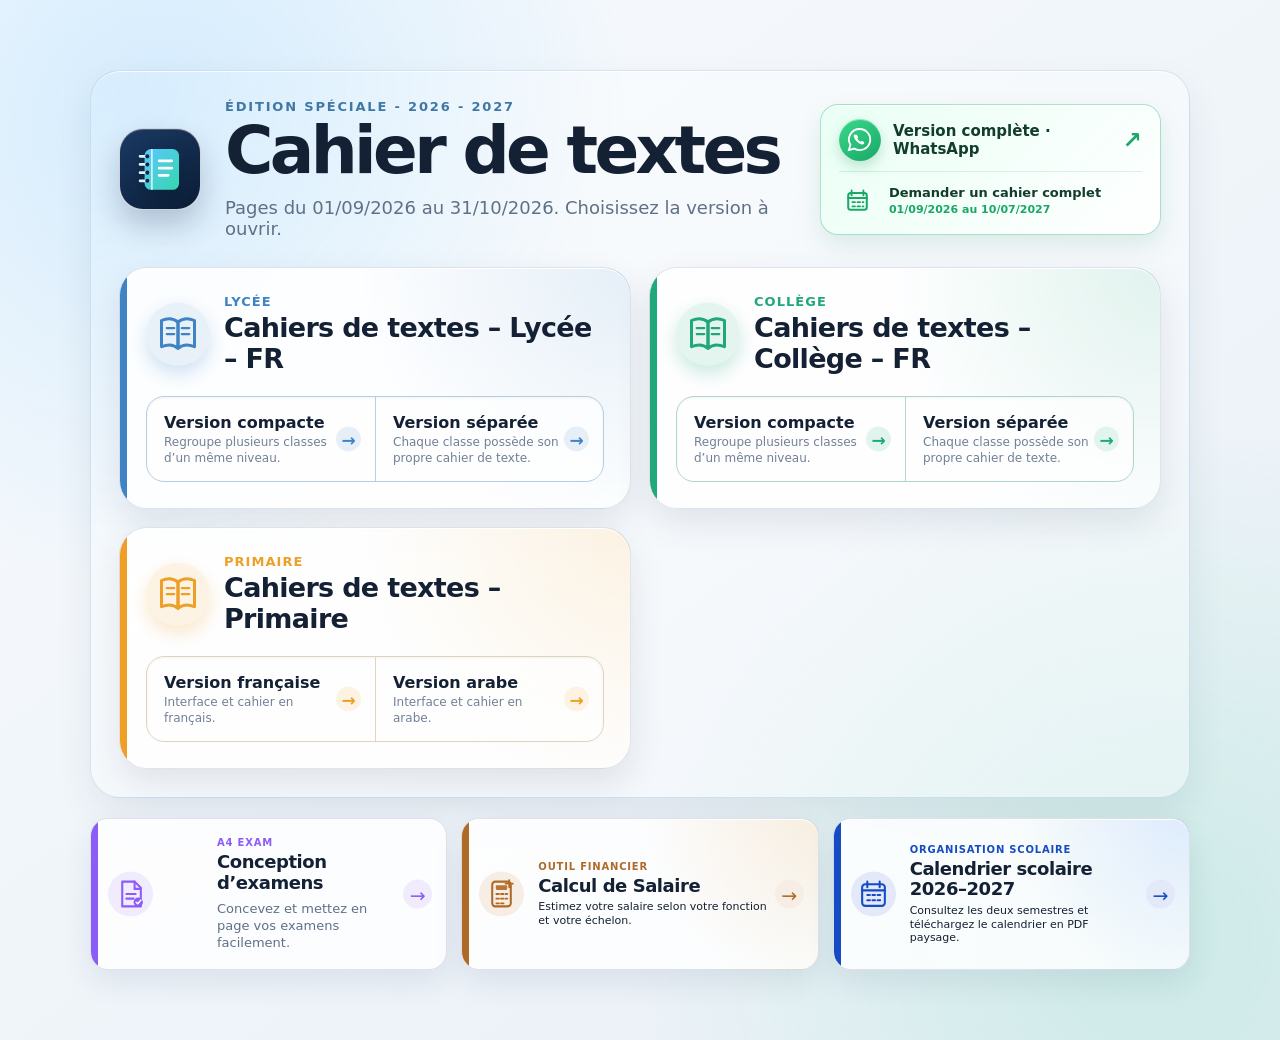
==== commit 5f3ae101: "Group textbook portal and compact tools" ====
--- a/index.html
+++ b/index.html
@@ -11,7 +11,8 @@
   </head>
   <body>
     <main class="page-shell">
-      <header class="hero">
+      <section class="textbooks-block" aria-label="Cahiers de textes">
+        <header class="hero">
         <span class="hero-icon" aria-hidden="true">
           <svg viewBox="0 0 64 64" role="img">
             <defs>
@@ -66,9 +67,9 @@
             </span>
           </span>
         </a>
-      </header>
-
-      <section class="projects" aria-label="Projets d’emplois du temps">
+        </header>
+
+        <section class="projects" aria-label="Projets de cahiers de textes">
         <article class="project-group lycée">
           <div class="group-heading">
             <span class="group-icon group-icon-logo" aria-hidden="true">
@@ -151,6 +152,10 @@
             </a>
           </div>
         </article>
+        </section>
+      </section>
+
+      <section class="tools-block" aria-label="Outils indépendants">
         <a class="project exam" href="https://exam.a4exam.com/">
           <span class="project-icon project-icon-logo" aria-hidden="true">
             <svg viewBox="0 0 64 64" role="img">
--- a/styles.css
+++ b/styles.css
@@ -27,6 +27,25 @@
   align-items: center;
   gap: 24px;
   margin-bottom: 38px;
+}
+
+.textbooks-block {
+  padding: 28px;
+  border: 1px solid rgba(81, 133, 186, .2);
+  border-radius: 30px;
+  background:
+    radial-gradient(circle at 0 0, rgba(104, 194, 255, .12), transparent 32rem),
+    rgba(255, 255, 255, .38);
+  box-shadow: 0 16px 36px rgba(27, 49, 75, .08), inset 0 1px 0 rgba(255,255,255,.8);
+}
+
+.textbooks-block .hero { margin-bottom: 28px; }
+
+.tools-block {
+  display: grid;
+  grid-template-columns: repeat(3, minmax(0, 1fr));
+  gap: 14px;
+  margin-top: 20px;
 }
 
 .hero > div { min-width: 0; }
@@ -403,6 +422,47 @@
 .project.salary .project-icon { color: var(--accent); }
 .project.calendar .project-icon { color: var(--accent); }
 
+.tools-block .project {
+  grid-column: auto;
+  min-height: 112px;
+  padding: 18px 50px 18px 76px;
+  border-radius: 18px;
+}
+
+.tools-block .project-icon-logo {
+  left: 17px;
+  width: 45px;
+  height: 45px;
+}
+
+.tools-block .project-icon-logo svg {
+  width: 33px;
+  height: 33px;
+}
+
+.tools-block .project .cycle {
+  margin-bottom: 4px;
+  font-size: 10px;
+}
+
+.tools-block .project strong {
+  font-size: 18px;
+  line-height: 1.15;
+}
+
+.tools-block .project small {
+  margin-top: 4px;
+  font-size: 11px;
+  line-height: 1.25;
+}
+
+.tools-block .project .arrow {
+  right: 14px;
+  width: 29px;
+  height: 29px;
+  font-size: 19px;
+}
+
 .project-icon-logo {
   position: absolute;
   top: 50%;
@@ -517,6 +577,19 @@
     gap: 12px;
   }
 
+  .textbooks-block {
+    padding: 15px;
+    border-radius: 22px;
+  }
+
+  .textbooks-block .hero { margin-bottom: 18px; }
+
+  .tools-block {
+    grid-template-columns: 1fr;
+    gap: 10px;
+    margin-top: 12px;
+  }
+
   .project-group {
     min-height: 0;
     padding: 15px;
@@ -622,6 +695,24 @@
 
   .project.calendar {
     padding-left: 78px;
+  }
+
+  .tools-block .project,
+  .tools-block .project.salary,
+  .tools-block .project.calendar {
+    min-height: 88px;
+    padding: 14px 50px 14px 66px;
+  }
+
+  .tools-block .project-icon-logo {
+    left: 14px;
+    width: 42px;
+    height: 42px;
+  }
+
+  .tools-block .project-icon-logo svg {
+    width: 31px;
+    height: 31px;
   }
 
   .project-icon-logo {
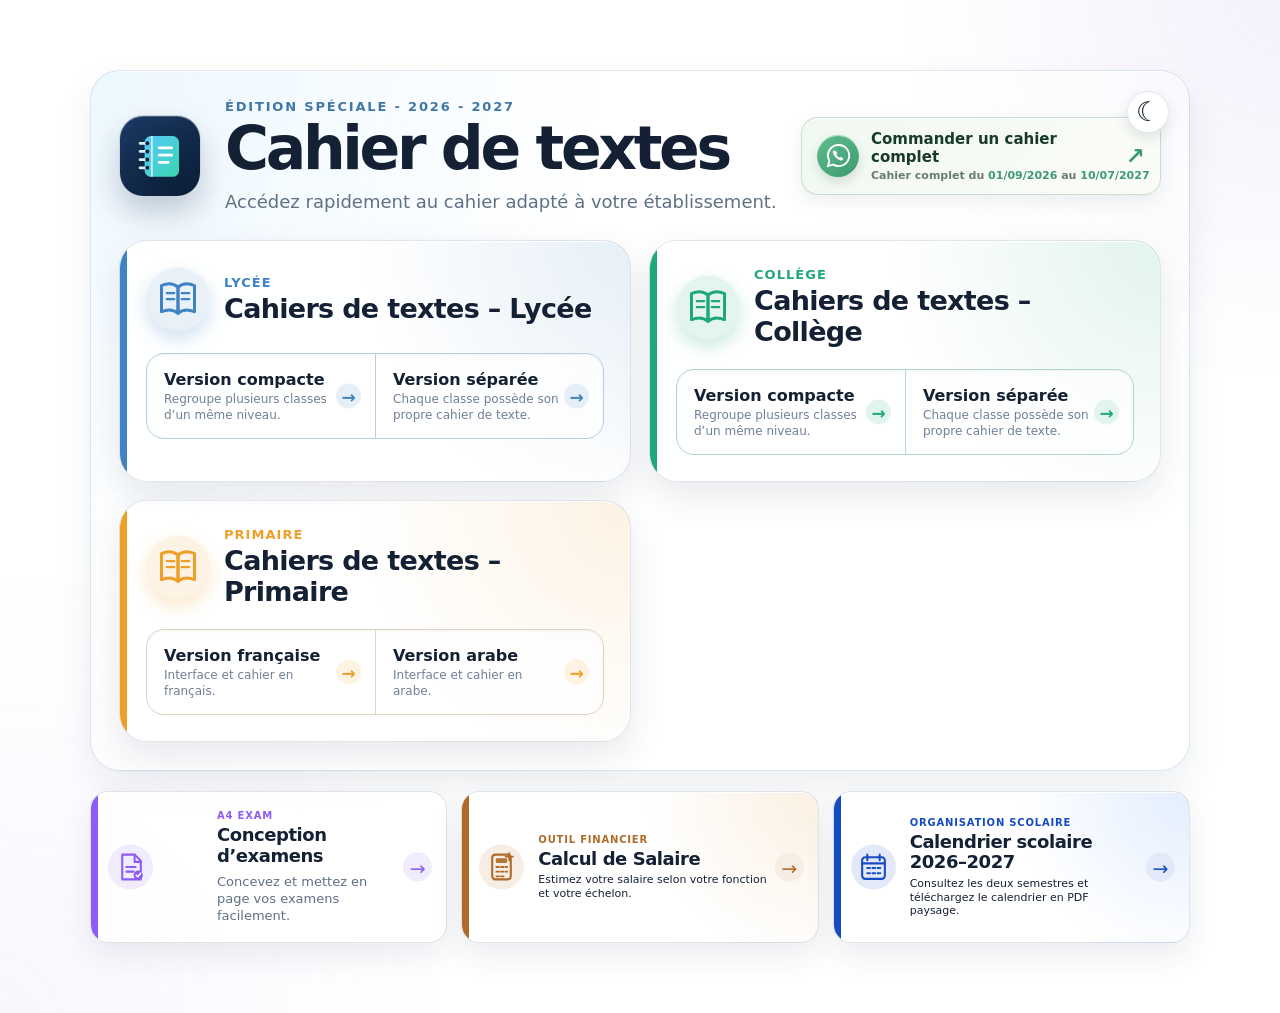
==== commit 1ac96a99: "Refine portal home design" ====
--- a/index.html
+++ b/index.html
@@ -12,6 +12,7 @@
   <body>
     <main class="page-shell">
       <section class="textbooks-block" aria-label="Cahiers de textes">
+        <button class="theme-toggle" type="button" aria-label="Mode sombre">☾</button>
         <header class="hero">
         <span class="hero-icon" aria-hidden="true">
           <svg viewBox="0 0 64 64" role="img">
@@ -34,37 +35,27 @@
         <div>
           <p class="eyebrow">Édition spéciale - 2026 - 2027</p>
           <h1>Cahier de textes</h1>
-          <p class="intro">Pages du 01/09/2026 au 31/10/2026. Choisissez la version à ouvrir.</p>
+          <p class="intro">Accédez rapidement au cahier adapté à votre établissement.</p>
         </div>
         <a
           class="whatsapp-contact"
           href="https://wa.me/212708606008?text=Bonjour%2C%20j%E2%80%99ai%20visit%C3%A9%20votre%20site%20www.a4exam.com.%20Je%20souhaite%20acheter%20un%20cahier%20de%20texte%20complet%20du%2001%2F09%2F2026%20au%2010%2F07%2F2027.%20Est-il%20disponible%20%3F%20Merci."
           target="_blank"
           rel="noopener noreferrer"
-          aria-label="Demander la version complète par WhatsApp"
+          aria-label="Commander un cahier complet par WhatsApp"
         >
-          <span class="whatsapp-contact-top">
+          <span class="whatsapp-contact-row">
             <span class="whatsapp-logo" aria-hidden="true">
               <svg viewBox="0 0 32 32" role="img">
                 <path d="M16 3.5A12.5 12.5 0 0 0 5.2 22.3L3.5 28.5l6.4-1.7A12.5 12.5 0 1 0 16 3.5Z" fill="none" stroke="currentColor" stroke-width="2.2" />
                 <path d="M11.5 10.7c.4-.4 1-.4 1.4.1l1.3 1.8c.3.4.3.9 0 1.3l-.7.8c.9 1.7 2.2 3 3.9 3.9l.8-.7c.4-.3.9-.3 1.3 0l1.8 1.3c.5.4.5 1 .1 1.4l-.7.7c-.6.6-1.4.8-2.2.5-4.5-1.5-7.7-4.7-9.2-9.2-.3-.8-.1-1.6.5-2.2l.7-.7Z" fill="currentColor" />
               </svg>
             </span>
-            <strong>Version complète · WhatsApp</strong>
+            <span class="whatsapp-copy">
+              <strong>Commander un cahier complet</strong>
+              <small>Cahier complet du <em>01/09/2026</em> au <em>10/07/2027</em></small>
+            </span>
             <span class="whatsapp-arrow" aria-hidden="true">↗</span>
-          </span>
-          <span class="whatsapp-contact-divider" aria-hidden="true"></span>
-          <span class="whatsapp-contact-bottom">
-            <span class="whatsapp-calendar" aria-hidden="true">
-              <svg viewBox="0 0 32 32" role="img">
-                <rect x="5" y="7" width="22" height="20" rx="3" fill="none" stroke="currentColor" stroke-width="2.4" />
-                <path d="M9 4v6M23 4v6M5 13h22M10 18h3M16 18h3M22 18h1M10 23h3M16 23h3M22 23h1" fill="none" stroke="currentColor" stroke-linecap="round" stroke-width="2.2" />
-              </svg>
-            </span>
-            <span>
-              <strong>Demander un cahier complet</strong>
-              <small>01/09/2026 au 10/07/2027</small>
-            </span>
           </span>
         </a>
         </header>
@@ -81,7 +72,7 @@
             </span>
             <div>
               <span class="cycle">Lycée</span>
-              <strong>Cahiers de textes – Lycée – FR</strong>
+              <strong>Cahiers de textes – Lycée</strong>
             </div>
           </div>
           <div class="group-choices">
@@ -109,7 +100,7 @@
             </span>
             <div>
               <span class="cycle">Collège</span>
-              <strong>Cahiers de textes – Collège – FR</strong>
+              <strong>Cahiers de textes – Collège</strong>
             </div>
           </div>
           <div class="group-choices">
--- a/styles.css
+++ b/styles.css
@@ -1,7 +1,7 @@
 :root {
   font-family: Inter, ui-sans-serif, system-ui, -apple-system, BlinkMacSystemFont, "Segoe UI", sans-serif;
   color: #142033;
-  background: #edf3f8;
+  background: #fff;
   font-synthesis: none;
 }
 
@@ -11,9 +11,9 @@
   min-height: 100vh;
   margin: 0;
   background:
-    radial-gradient(circle at 12% 10%, rgba(91, 184, 255, .22), transparent 30rem),
-    radial-gradient(circle at 90% 90%, rgba(75, 211, 164, .19), transparent 32rem),
-    linear-gradient(145deg, #f8fbfe, #e8eff6);
+    radial-gradient(circle at 100% 0%, rgba(139, 102, 220, .09), transparent 24rem),
+    radial-gradient(circle at 0% 100%, rgba(177, 137, 242, .07), transparent 28rem),
+    #fff;
 }
 
 .page-shell {
@@ -30,6 +30,7 @@
 }
 
 .textbooks-block {
+  position: relative;
   padding: 28px;
   border: 1px solid rgba(81, 133, 186, .2);
   border-radius: 30px;
@@ -88,7 +89,7 @@
 
 h1 {
   margin: 0;
-  font-size: clamp(38px, 6vw, 66px);
+  font-size: clamp(35px, 5.4vw, 60px);
   letter-spacing: -.055em;
   line-height: 1;
 }
@@ -106,53 +107,53 @@
 }
 
 .whatsapp-contact {
-  --whatsapp-green: #19a866;
+  --whatsapp-green: #3d9a70;
   display: block;
-  width: min(520px, 100%);
-  margin: 0 auto 24px;
-  padding: 14px 18px;
-  border: 1px solid rgba(25, 168, 102, .34);
-  border-radius: 18px;
-  background: linear-gradient(135deg, rgba(232, 255, 244, .95), rgba(255, 255, 255, .9));
-  box-shadow: 0 10px 24px rgba(25, 132, 82, .12), inset 0 1px 0 #fff;
-  color: #123d2b;
+  width: min(430px, 100%);
+  margin: 0 auto;
+  padding: 12px 15px;
+  border: 1px solid rgba(78, 150, 111, .28);
+  border-radius: 17px;
+  background: linear-gradient(135deg, #f1f8f2, #fbfcf8);
+  box-shadow: 0 7px 18px rgba(50, 104, 77, .09), inset 0 1px 0 #fff;
+  color: #173a2a;
   text-decoration: none;
   transition: transform .2s ease, box-shadow .2s ease, border-color .2s ease;
 }
 
 .whatsapp-contact:hover,
 .whatsapp-contact:focus-visible {
-  transform: translateY(-3px);
-  border-color: rgba(25, 168, 102, .65);
-  box-shadow: 0 16px 30px rgba(25, 132, 82, .2), inset 0 1px 0 #fff;
+  transform: translateY(-2px);
+  border-color: rgba(78, 150, 111, .5);
+  box-shadow: 0 10px 24px rgba(50, 104, 77, .14), inset 0 1px 0 #fff;
   outline: none;
 }
 
-.whatsapp-contact-top,
-.whatsapp-contact-bottom {
+.whatsapp-contact-row {
   display: flex;
   align-items: center;
   gap: 12px;
 }
 
-.whatsapp-contact-top strong,
-.whatsapp-contact-bottom > span:last-child {
+.whatsapp-copy {
   min-width: 0;
-}
-
-.whatsapp-contact-top strong {
   flex: 1;
+}
+
+.whatsapp-copy strong,
+.whatsapp-copy small {
+  display: block;
+  min-width: 0;
+}
+
+.whatsapp-copy strong {
   font-size: 15px;
   font-weight: 850;
   line-height: 1.2;
 }
 
-.whatsapp-contact-divider {
-  display: block;
-  height: 1px;
-  margin: 10px 0;
-  background: rgba(25, 168, 102, .16);
-}
+.whatsapp-copy small { margin-top: 3px; color: #687b72; font-size: 11px; font-weight: 650; white-space: nowrap; }
+.whatsapp-copy small em { color: var(--whatsapp-green); font-style: normal; font-weight: 800; }
 
 .whatsapp-logo {
   display: grid;
@@ -161,43 +162,40 @@
   flex: 0 0 auto;
   place-items: center;
   border-radius: 50%;
-  background: linear-gradient(145deg, #39d98a, var(--whatsapp-green));
-  box-shadow: 0 6px 13px rgba(25, 132, 82, .22), inset 0 1px 0 rgba(255,255,255,.5);
+  background: linear-gradient(145deg, #5ebd8c, var(--whatsapp-green));
+  box-shadow: 0 5px 11px rgba(50, 104, 77, .18), inset 0 1px 0 rgba(255,255,255,.55);
   color: #fff;
 }
 
-.whatsapp-logo svg,
-.whatsapp-calendar svg { width: 27px; height: 27px; }
-
-.whatsapp-calendar {
-  display: grid;
-  width: 38px;
-  height: 38px;
-  flex: 0 0 auto;
-  place-items: center;
-  color: var(--whatsapp-green);
-}
-
-.whatsapp-contact-bottom strong,
-.whatsapp-contact-bottom small { display: block; }
-.whatsapp-contact-bottom strong {
-  font-size: 13px;
-  font-weight: 800;
-  line-height: 1.2;
-}
-.whatsapp-contact-bottom small {
-  margin-top: 3px;
-  color: var(--whatsapp-green);
-  font-size: 11px;
-  font-weight: 700;
-  white-space: nowrap;
-}
+.whatsapp-logo svg { width: 27px; height: 27px; }
 .whatsapp-arrow {
   margin-left: auto;
   color: var(--whatsapp-green);
   font-size: 23px;
   font-weight: 900;
 }
+
+.theme-toggle {
+  position: absolute;
+  top: 20px;
+  right: 20px;
+  z-index: 2;
+  display: grid;
+  width: 42px;
+  height: 42px;
+  place-items: center;
+  border: 1px solid rgba(84, 103, 131, .14);
+  border-radius: 50%;
+  background: #fff;
+  box-shadow: 0 5px 14px rgba(27, 49, 75, .12), inset 0 1px 0 #fff;
+  color: #142033;
+  font-size: 27px;
+  line-height: 1;
+  cursor: pointer;
+}
+
+.theme-toggle:hover,
+.theme-toggle:focus-visible { background: #f7f4ff; outline: 2px solid rgba(119, 82, 197, .3); outline-offset: 2px; }
 
 .project {
   --accent: #3f83c5;
@@ -528,7 +526,7 @@
 
 @media (max-width: 700px) {
   .page-shell {
-    width: min(100% - 20px, 520px);
+    width: min(calc(100% - 20px), 520px);
     padding: 24px 0 30px;
   }
 
@@ -562,7 +560,7 @@
   }
 
   h1 {
-    font-size: clamp(30px, 10vw, 42px);
+    font-size: clamp(28px, 9vw, 38px);
     letter-spacing: -.045em;
   }
 
@@ -574,7 +572,7 @@
 
   .projects {
     grid-template-columns: 1fr;
-    gap: 12px;
+    gap: 10px;
   }
 
   .textbooks-block {
@@ -586,7 +584,7 @@
 
   .tools-block {
     grid-template-columns: 1fr;
-    gap: 10px;
+    gap: 8px;
     margin-top: 12px;
   }
 
@@ -663,7 +661,8 @@
   }
 
   .group-choices a > span:first-child {
-    font-size: clamp(12px, 3.7vw, 15px);
+    font-size: clamp(14px, 4.2vw, 17px);
+    font-weight: 900;
     line-height: 1.15;
   }
 
@@ -750,21 +749,24 @@
 
   .whatsapp-contact {
     margin: 0 auto 18px;
-    padding: 11px 13px;
+    padding: 10px 12px;
     border-radius: 15px;
   }
 
   .whatsapp-logo { width: 36px; height: 36px; }
   .whatsapp-logo svg { width: 23px; height: 23px; }
-  .whatsapp-contact-top,
-  .whatsapp-contact-bottom { gap: 9px; }
-  .whatsapp-contact-top strong { font-size: 13px; }
-  .whatsapp-contact-divider { margin: 7px 0; }
-  .whatsapp-calendar { width: 31px; height: 31px; }
-  .whatsapp-calendar svg { width: 23px; height: 23px; }
-  .whatsapp-contact-bottom strong { font-size: 11px; }
-  .whatsapp-contact-bottom small { font-size: 10px; }
+  .whatsapp-contact-row { gap: 9px; }
+  .whatsapp-copy strong { font-size: 13px; }
+  .whatsapp-copy small { font-size: 10px; }
   .whatsapp-arrow { font-size: 20px; }
+
+  .theme-toggle {
+    top: 12px;
+    right: 12px;
+    width: 36px;
+    height: 36px;
+    font-size: 23px;
+  }
 }
 
 @media (max-width: 360px) {
